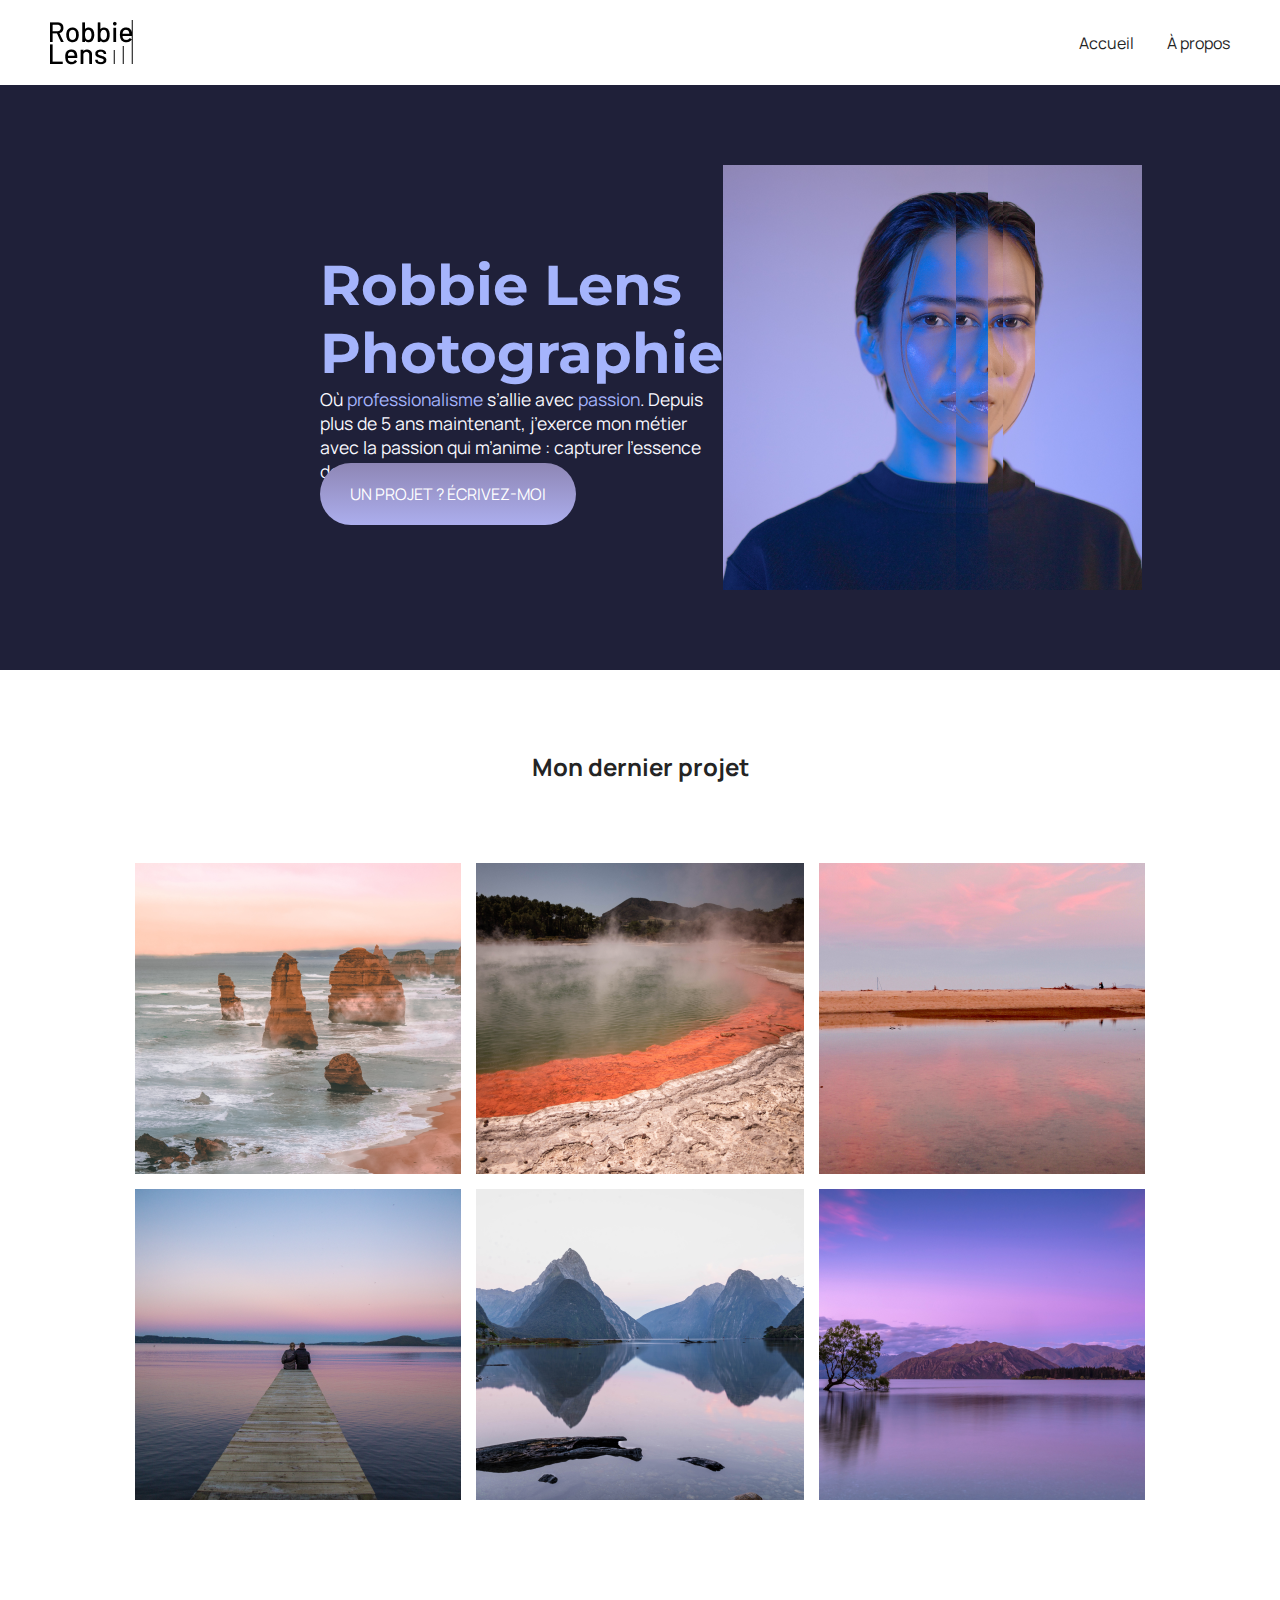
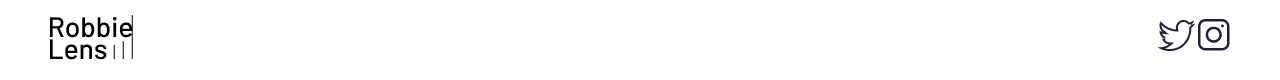
==== index.html @ 5a7947b3 "comit" ====
<!DOCTYPE html>
<html lang="fr">

<head>
    <meta charset="utf-8" >
    <title>Accueil - Robbie Lens Photographie</title>
    <link href="css/style.css" rel="stylesheet" >
    <link rel="preconnect" href="https://fonts.googleapis.com">
    <link rel="preconnect" href="https://fonts.gstatic.com" crossorigin>
    <link href="https://fonts.googleapis.com/css2?family=Manrope&family=Montserrat&display=swap" rel="stylesheet">
</head>

<body>
    <header>
        <nav>
            <img src="/images/logo.png" alt="Logo Robbie Lens" >
            <div>
                <a href="index.html">Accueil</a>
                <a href="/dossier-demo/a-propos.html">À propos</a>
            </div>
            
        </nav>
    </header>
    <main>
        <section class="accueil-introduction">
            <div>
                <h1>Robbie Lens Photographie</h1>
                <p>
                    Où <em>professionalisme</em> s’allie avec <em>passion</em>. Depuis
                    plus de 5 ans maintenant, j’exerce mon métier avec la passion
                    qui m’anime : capturer l’essence de chaque instant.
                </p>
                <a href="" class="cta">UN PROJET ? ÉCRIVEZ-MOI</a>
            </div>
            <img src="images/robbie-lens.png" alt="Portrait avec effet de la photographe Robbie Lens" >
        </section>
        <section class="accueil-photos">
            <h2>Mon dernier projet</h2>
            <div>
                <img src="images/accueil/element-1.png" alt="Twelve apostles - Australie" >
                <img src="images/accueil/element-2.png" alt="Wai-O-Tapu - Nouvelle-Zélande" >
                <img src="images/accueil/element-3.png" alt="Parc National d’Abel Tasman - Nouvelle-Zélande" >
            </div>
            <div>
                <img src="images/accueil/element-4.png" alt="Lac Rotorua - Nouvelle-Zélande" >
                <img src="images/accueil/element-5.png" alt="Milford Sound - Nouvelle-Zélande" >
                <img src="images/accueil/element-6.png" alt="Lac Wanaka - Nouvelle-Zélande" >
            </div>
        </section>
    </main>
    <footer>
        <img src="/images/logo.png" alt="Logo Robbie Lens" >
        <div>
            <a target="_blank" href="https://twitter.com/" class="lien-icone">
                <img src="images/twitter.png" alt="Logo Twitter" >
            </a>
            <a target="_blank" href="https://www.instagram.com/" class="lien-icone">
                <img src="images/instagram.png" alt="Logo Instagram" >
            </a>
        </div>
    </footer>
</body>

</html>
---- css/style.css ----
* {
  margin: 0;
}

body {
  font-family: 'Manrope', sans-serif;
  font-size: 1em;
  background-color: #1f2039;
}

a {
  color: #242424;
  text-decoration: none;
}

em {
  color: #a5b4fc;
  font-style: normal;
}

h1 {
  font-size: 3.5em;
  color: #a5b4fc;
  font-family: 'Montserrat', sans-serif;
}

h2 {
  color: #f9f8ff;
}

p,
li {
  font-size: 1.1em;
  color: #f9f8ff;
}

header,
footer {
  background-color: white;
  padding: 20px 50px;
}

.cta {
  background: linear-gradient(#8e86b5, #acaeed);
  color: white;
  border-radius: 50px;
  padding: 20px 30px;
}

a:hover {
  text-decoration: underline;
}

.cta:hover {
  background: linear-gradient(#696484, #8788ba);
  text-decoration: none;
}

.lien-icone:hover {
  opacity: 0.5;
}

.carre-contenu {
  border-right: 1px solid #8e86b5;
  border-bottom: 1px solid #8e86b5;
  padding: 50px;
}

.carre-contenu h2 {
  margin-top: 30px;
}

.carre-contenu ul {
  margin-top: 30px;
}

section {
  padding: 80px;
}

.a-propos-main {
  width: 50%;
  margin: auto;
}
footer,nav {
  display: flex;
  flex-direction: row;
  align-items: center;
  justify-content: space-between;
}
nav a {
  margin-left: 30px;
}

.accueil-photos {
  background-color: white;
  padding: 80px;
}

.accueil-photos h2 {
  color: #242424;
  text-align: center;
  margin-bottom: 80px;
}

.accueil-photos div {
  display: flex;
  flex-direction: row;
  gap: 15px;
  justify-content: center;
  margin-bottom: 15px;
}

.accueil-introduction {
  display: flex;
  flex-direction: row;
  width: 50%;
  align-items: center;
  margin: auto;
}
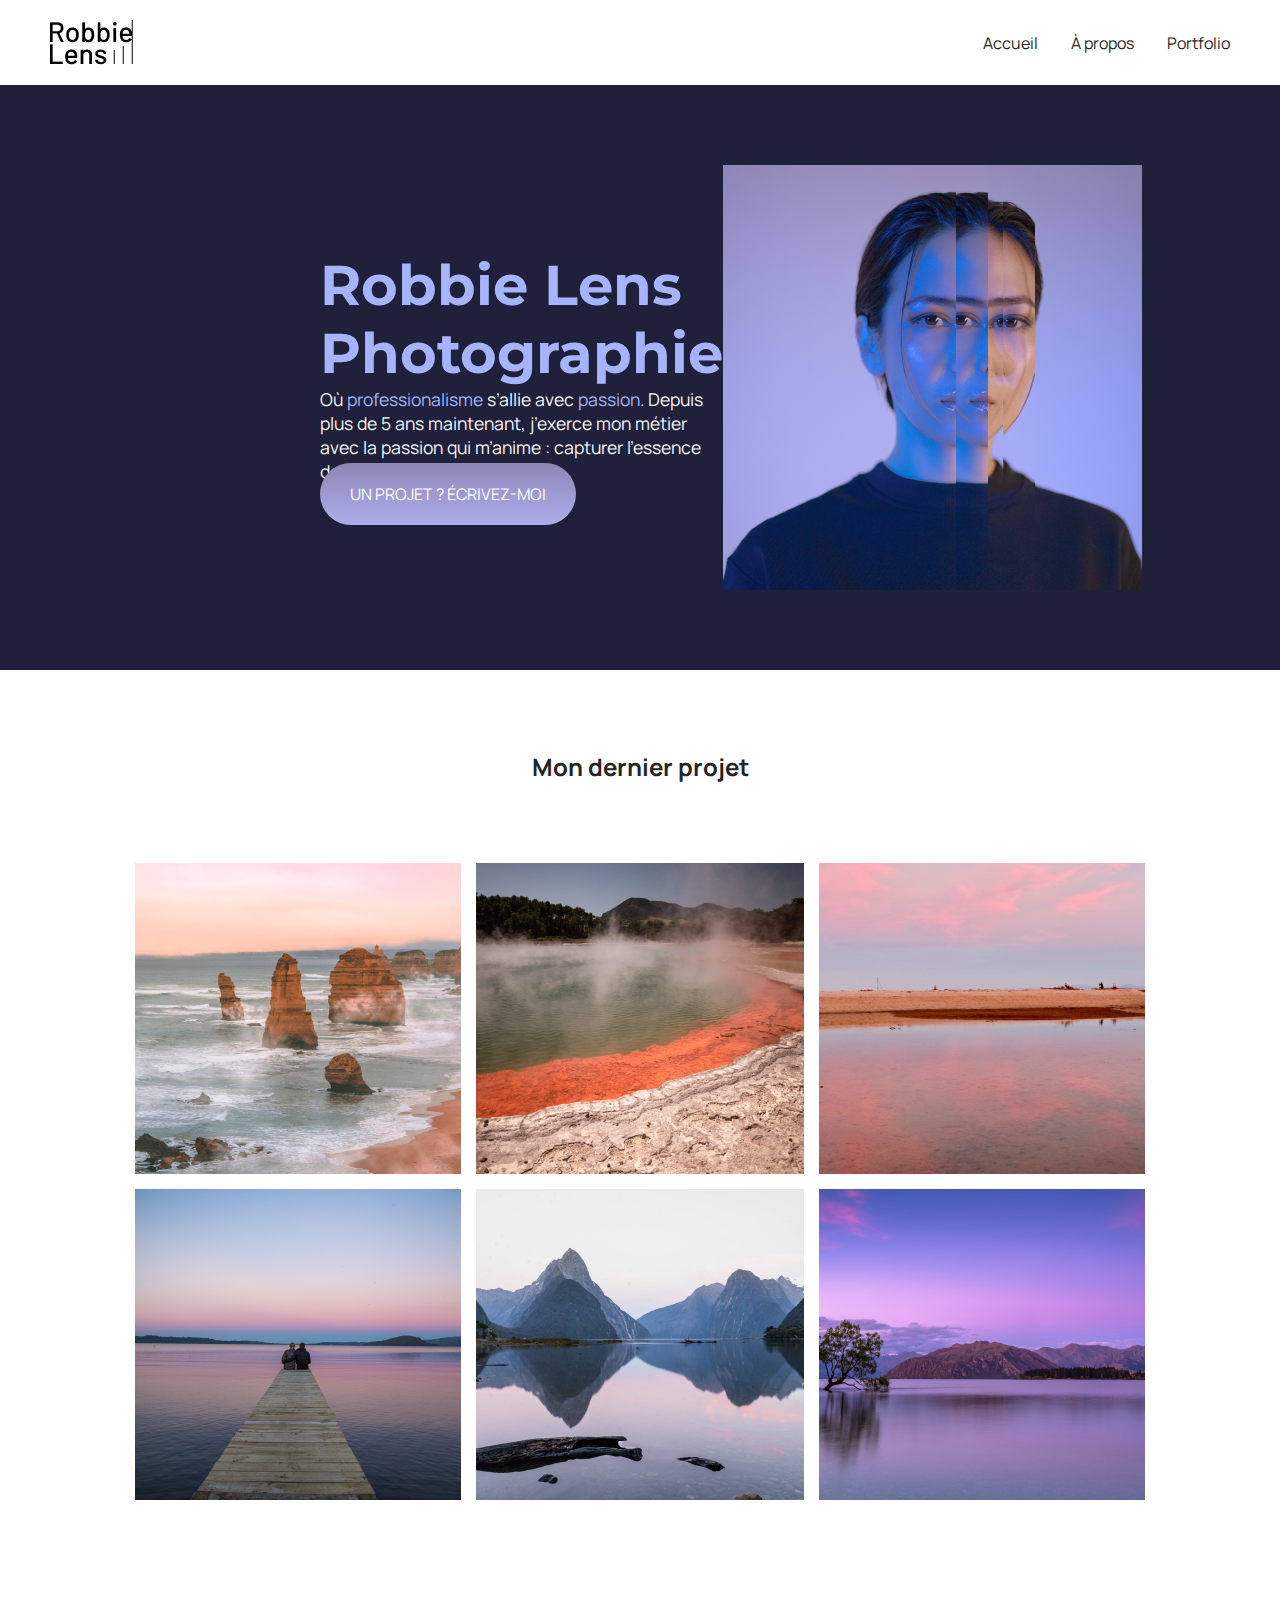
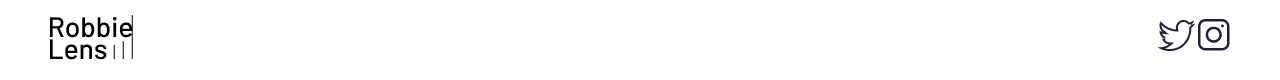
==== commit d647bbe2: "comit" ====
--- a/index.html
+++ b/index.html
@@ -17,6 +17,7 @@
             <div>
                 <a href="index.html">Accueil</a>
                 <a href="/dossier-demo/a-propos.html">À propos</a>
+                <a href="portfolio.html">Portfolio</a>
             </div>
             
         </nav>
--- a/css/style.css
+++ b/css/style.css
@@ -117,4 +117,33 @@
   width: 50%;
   align-items: center;
   margin: auto;
+}
+.portfolio-section-photos {
+  background-color: white;
+}
+
+.portfolio-section-photos h2 {
+  color: #242424;
+  margin-bottom: 80px;
+}
+
+.grid-paysages {
+  display: grid;
+  grid-template-columns: 1fr 1fr 1fr;
+  grid-template-rows: 300px 300px 300px;
+  gap: 15px;
+}
+
+.grid-portraits {
+  display: grid;
+  grid-template-columns: 1fr 1fr 1fr;
+  grid-template-rows: 300px 300px;
+  gap: 15px;
+}
+
+.grid-paysages img,
+.grid-portraits img {
+  width: 100%;
+  height: 100%;
+  object-fit: cover;
 }